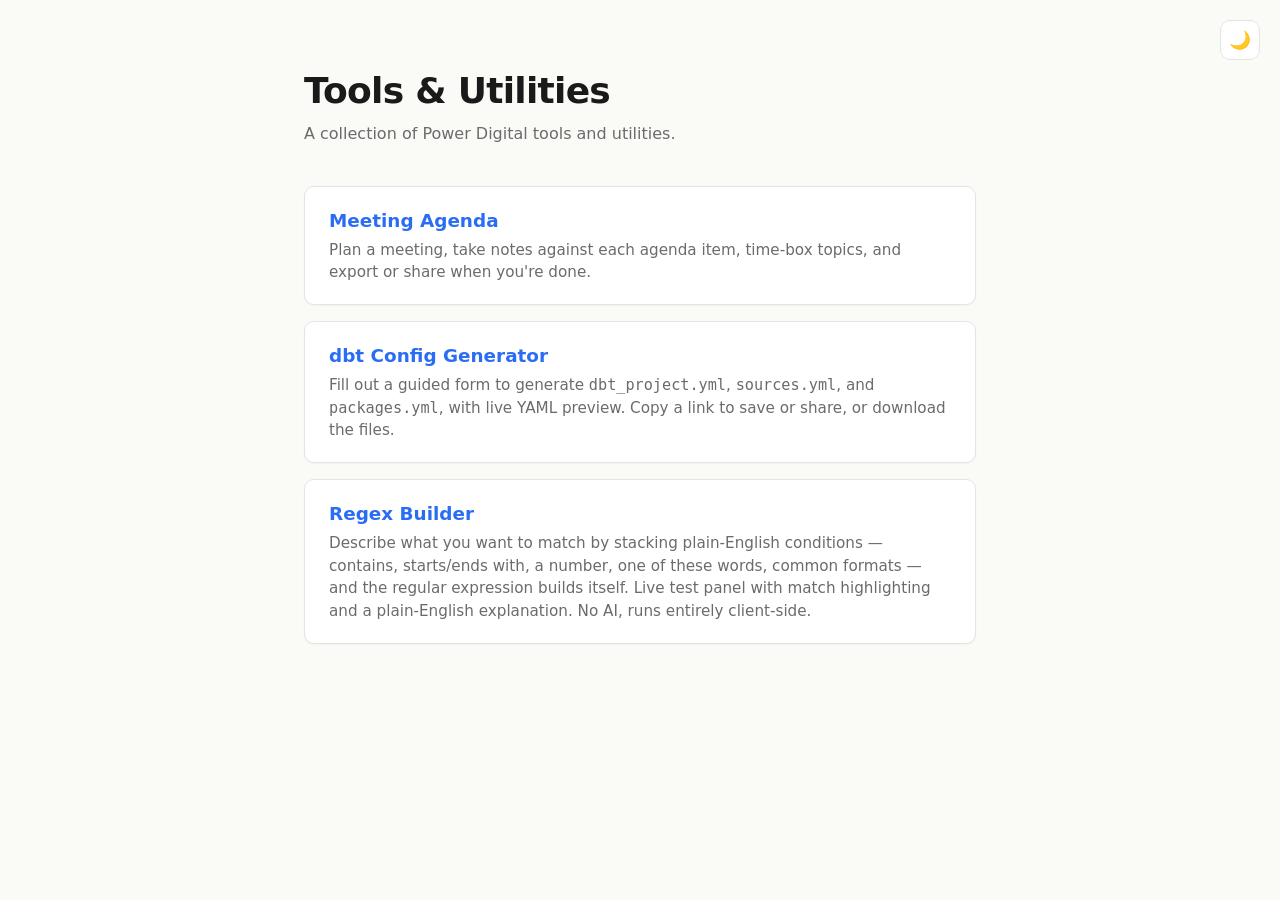
==== index.html @ 3664e795 "Initial commit: web_tools — Power Digital static tools collection Cloned from html_utilities and reb" ====
<!doctype html>
<html lang="en">
  <head>
    <meta charset="utf-8" />
    <meta name="viewport" content="width=device-width, initial-scale=1" />
    <title>Tools & Utilities</title>
    <meta name="description" content="A collection of Power Digital tools and utilities." />

    <meta property="og:title" content="Tools & Utilities" />
    <meta property="og:description" content="A collection of Power Digital tools and utilities." />
    <meta property="og:type" content="website" />
    <meta name="twitter:card" content="summary" />

    <link
      rel="icon"
      href="data:image/svg+xml,<svg xmlns='http://www.w3.org/2000/svg' viewBox='0 0 16 16'><text y='14' font-size='14'>🧰</text></svg>"
    />
    <meta id="theme-color" name="theme-color" content="#fafaf7" />

    <link rel="stylesheet" href="./styles.css" />
    <script>
      // Apply theme before paint to avoid a flash: explicit choice wins,
      // otherwise fall back to the OS preference.
      (function () {
        var saved = localStorage.getItem('web_tools.theme');
        var dark =
          saved === 'dark' ||
          (saved === null &&
            window.matchMedia('(prefers-color-scheme: dark)').matches);
        if (dark) document.documentElement.dataset.theme = 'dark';
      })();
    </script>
  </head>
  <body>
    <button id="theme-toggle" class="theme-toggle" title="Toggle dark mode" aria-label="Toggle dark mode">🌙</button>

    <main>
      <h1>Tools & Utilities</h1>
      <p class="lede">A collection of Power Digital tools and utilities.</p>

      <ul class="projects">
        <li>
          <a href="./meeting-agenda/">
            <h2>Meeting Agenda</h2>
            <p>Plan a meeting, take notes against each agenda item, time-box topics, and export or share when you're done.</p>
          </a>
        </li>
        <li>
          <a href="./dbt-config/">
            <h2>dbt Config Generator</h2>
            <p>Fill out a guided form to generate <code>dbt_project.yml</code>, <code>sources.yml</code>, and <code>packages.yml</code>, with live YAML preview. Copy a link to save or share, or download the files.</p>
          </a>
        </li>
        <li>
          <a href="./regex-builder/">
            <h2>Regex Builder</h2>
            <p>Describe what you want to match by stacking plain-English conditions — contains, starts/ends with, a number, one of these words, common formats — and the regular expression builds itself. Live test panel with match highlighting and a plain-English explanation. No AI, runs entirely client-side.</p>
          </a>
        </li>
      </ul>
    </main>

    <script>
      (function () {
        const root = document.documentElement;
        const toggle = document.getElementById('theme-toggle');
        const themeColor = document.getElementById('theme-color');
        const sync = () => {
          const dark = root.dataset.theme === 'dark';
          toggle.textContent = dark ? '☀' : '🌙';
          toggle.setAttribute('aria-pressed', String(dark));
          themeColor.setAttribute('content', dark ? '#15151a' : '#fafaf7');
        };
        sync();
        toggle.addEventListener('click', () => {
          const dark = root.dataset.theme !== 'dark';
          root.dataset.theme = dark ? 'dark' : '';
          localStorage.setItem('web_tools.theme', dark ? 'dark' : 'light');
          sync();
        });
      })();
    </script>
  </body>
</html>
---- styles.css ----
:root {
  --bg: #fafaf7;
  --surface: #ffffff;
  --surface-alt: #f3f3ee;
  --fg: #1a1a1a;
  --muted: #6b6b6b;
  --border: #e4e4e0;
  --accent: #2a6df4;
  --accent-hover: #1f56cc;
  --accent-soft: #e8f0ff;
  --danger: #d63b3b;
  --success: #2a9d4a;
  --shadow: 0 1px 2px rgba(0, 0, 0, 0.04);
  --radius: 10px;
}

html[data-theme="dark"] {
  --bg: #15151a;
  --surface: #1f1f25;
  --surface-alt: #25252d;
  --fg: #f1f1f4;
  --muted: #9a9aa3;
  --border: #34343c;
  --accent: #6da3ff;
  --accent-hover: #8db8ff;
  --accent-soft: #1d2a44;
  --danger: #ef6b6b;
  --success: #5ec77f;
  --shadow: 0 1px 2px rgba(0, 0, 0, 0.4);
}

* { box-sizing: border-box; }

body {
  margin: 0;
  font-family: -apple-system, BlinkMacSystemFont, "Segoe UI", system-ui, sans-serif;
  background: var(--bg);
  color: var(--fg);
  line-height: 1.5;
}

main {
  max-width: 720px;
  margin: 4rem auto;
  padding: 0 1.5rem;
}

.theme-toggle {
  position: fixed;
  top: 1.25rem;
  right: 1.25rem;
  width: 2.5rem;
  height: 2.5rem;
  display: grid;
  place-items: center;
  font-size: 1.1rem;
  background: var(--surface);
  color: var(--fg);
  border: 1px solid var(--border);
  border-radius: var(--radius);
  cursor: pointer;
  transition: border-color 120ms ease;
}

.theme-toggle:hover {
  border-color: var(--accent);
}

h1 {
  font-size: 2.25rem;
  margin: 0 0 0.25rem;
  letter-spacing: -0.02em;
}

.lede {
  color: var(--muted);
  margin: 0 0 2.5rem;
}

.projects {
  list-style: none;
  padding: 0;
  margin: 0 0 3rem;
  display: grid;
  gap: 1rem;
}

.projects a {
  display: block;
  padding: 1.25rem 1.5rem;
  background: var(--surface);
  border: 1px solid var(--border);
  border-radius: var(--radius);
  color: inherit;
  text-decoration: none;
  transition: border-color 120ms ease, transform 120ms ease;
  box-shadow: var(--shadow);
}

.projects a:hover {
  border-color: var(--accent);
  transform: translateY(-1px);
}

.projects h2 {
  margin: 0 0 0.25rem;
  font-size: 1.15rem;
  color: var(--accent);
}

.projects p {
  margin: 0;
  color: var(--muted);
  font-size: 0.95rem;
}

footer {
  color: var(--muted);
  font-size: 0.85rem;
}
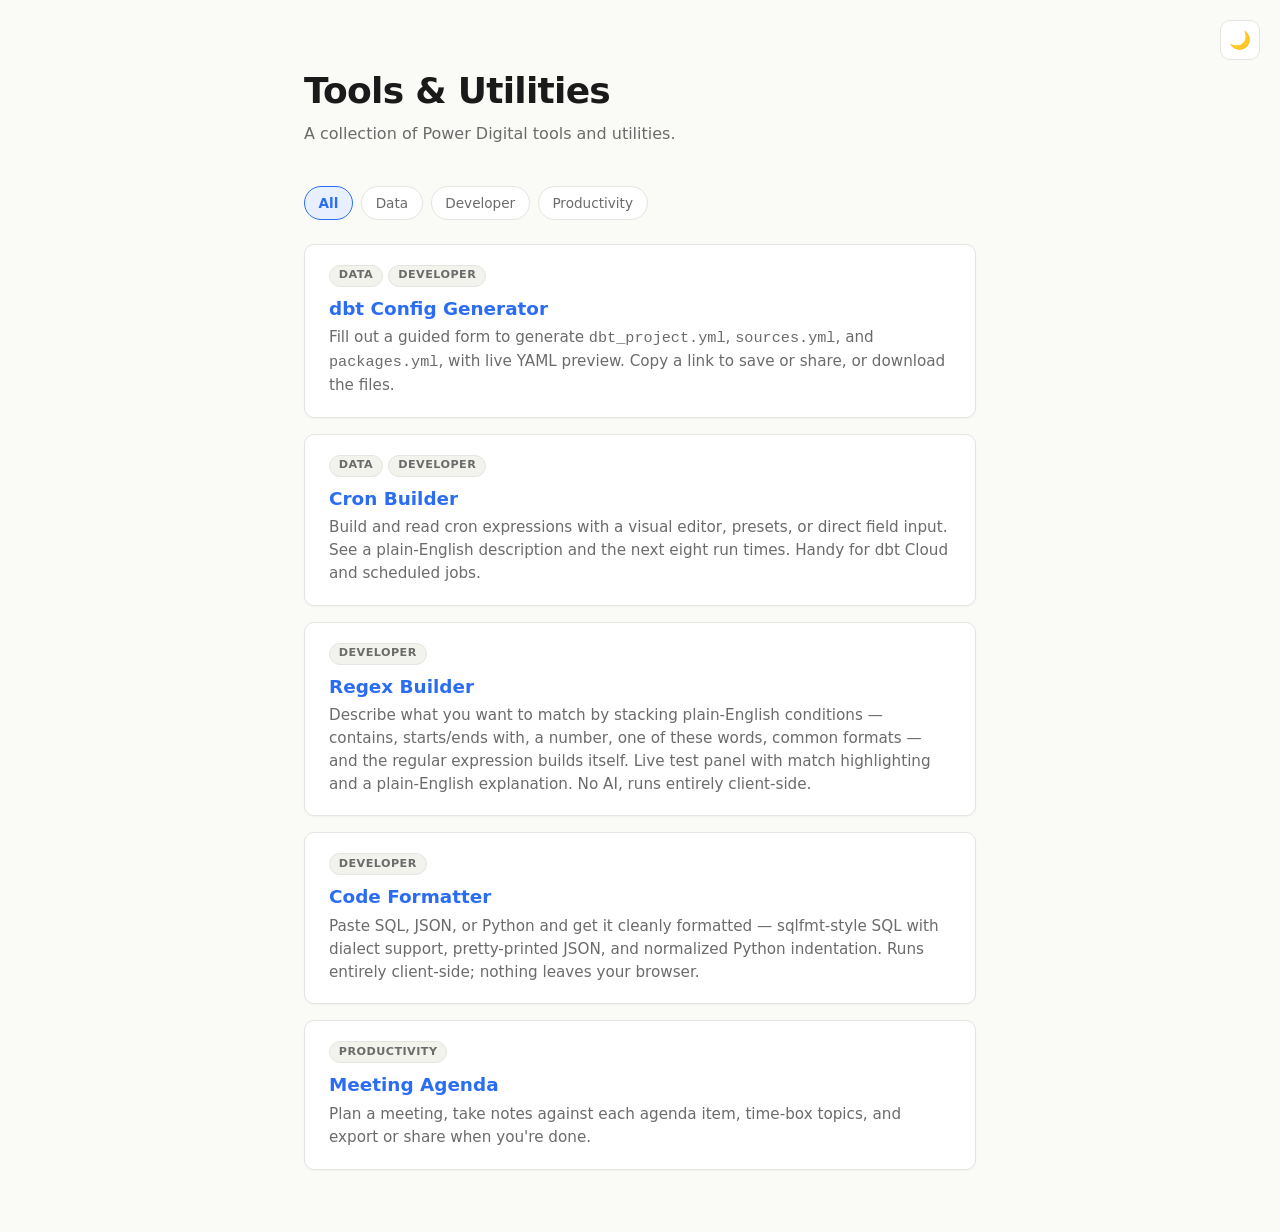
==== commit 2d149e5c: "Add Cron Builder and Code Formatter tools; categorize landing page - cron-builder/: visual/preset/ma" ====
--- a/index.html
+++ b/index.html
@@ -38,26 +38,52 @@
       <h1>Tools & Utilities</h1>
       <p class="lede">A collection of Power Digital tools and utilities.</p>
 
-      <ul class="projects">
-        <li>
+      <div class="filters" id="filters" role="group" aria-label="Filter tools by category">
+        <button class="filter is-active" data-filter="all">All</button>
+        <button class="filter" data-filter="data">Data</button>
+        <button class="filter" data-filter="developer">Developer</button>
+        <button class="filter" data-filter="productivity">Productivity</button>
+      </div>
+
+      <ul class="projects" id="projects">
+        <li data-tags="data developer">
+          <a href="./dbt-config/">
+            <span class="tags"><span class="tag">Data</span><span class="tag">Developer</span></span>
+            <h2>dbt Config Generator</h2>
+            <p>Fill out a guided form to generate <code>dbt_project.yml</code>, <code>sources.yml</code>, and <code>packages.yml</code>, with live YAML preview. Copy a link to save or share, or download the files.</p>
+          </a>
+        </li>
+        <li data-tags="data developer">
+          <a href="./cron-builder/">
+            <span class="tags"><span class="tag">Data</span><span class="tag">Developer</span></span>
+            <h2>Cron Builder</h2>
+            <p>Build and read cron expressions with a visual editor, presets, or direct field input. See a plain-English description and the next eight run times. Handy for dbt Cloud and scheduled jobs.</p>
+          </a>
+        </li>
+        <li data-tags="developer">
+          <a href="./regex-builder/">
+            <span class="tags"><span class="tag">Developer</span></span>
+            <h2>Regex Builder</h2>
+            <p>Describe what you want to match by stacking plain-English conditions — contains, starts/ends with, a number, one of these words, common formats — and the regular expression builds itself. Live test panel with match highlighting and a plain-English explanation. No AI, runs entirely client-side.</p>
+          </a>
+        </li>
+        <li data-tags="developer">
+          <a href="./formatter/">
+            <span class="tags"><span class="tag">Developer</span></span>
+            <h2>Code Formatter</h2>
+            <p>Paste SQL, JSON, or Python and get it cleanly formatted — sqlfmt-style SQL with dialect support, pretty-printed JSON, and normalized Python indentation. Runs entirely client-side; nothing leaves your browser.</p>
+          </a>
+        </li>
+        <li data-tags="productivity">
           <a href="./meeting-agenda/">
+            <span class="tags"><span class="tag">Productivity</span></span>
             <h2>Meeting Agenda</h2>
             <p>Plan a meeting, take notes against each agenda item, time-box topics, and export or share when you're done.</p>
           </a>
         </li>
-        <li>
-          <a href="./dbt-config/">
-            <h2>dbt Config Generator</h2>
-            <p>Fill out a guided form to generate <code>dbt_project.yml</code>, <code>sources.yml</code>, and <code>packages.yml</code>, with live YAML preview. Copy a link to save or share, or download the files.</p>
-          </a>
-        </li>
-        <li>
-          <a href="./regex-builder/">
-            <h2>Regex Builder</h2>
-            <p>Describe what you want to match by stacking plain-English conditions — contains, starts/ends with, a number, one of these words, common formats — and the regular expression builds itself. Live test panel with match highlighting and a plain-English explanation. No AI, runs entirely client-side.</p>
-          </a>
-        </li>
       </ul>
+
+      <p class="no-results" id="no-results" hidden>No tools in this category yet.</p>
     </main>
 
     <script>
@@ -79,6 +105,30 @@
           sync();
         });
       })();
+
+      // Category filter — show only tools tagged with the chosen category.
+      (function () {
+        const filters = document.getElementById('filters');
+        const items = Array.from(document.querySelectorAll('#projects > li'));
+        const noResults = document.getElementById('no-results');
+
+        filters.addEventListener('click', (e) => {
+          const btn = e.target.closest('.filter');
+          if (!btn) return;
+          const active = btn.dataset.filter;
+          filters.querySelectorAll('.filter').forEach((b) =>
+            b.classList.toggle('is-active', b === btn)
+          );
+          let shown = 0;
+          items.forEach((li) => {
+            const tags = (li.dataset.tags || '').split(/\s+/);
+            const match = active === 'all' || tags.includes(active);
+            li.hidden = !match;
+            if (match) shown++;
+          });
+          noResults.hidden = shown > 0;
+        });
+      })();
     </script>
   </body>
 </html>
--- a/styles.css
+++ b/styles.css
@@ -77,12 +77,66 @@
   margin: 0 0 2.5rem;
 }
 
+.filters {
+  display: flex;
+  flex-wrap: wrap;
+  gap: 0.5rem;
+  margin: 0 0 1.5rem;
+}
+
+.filter {
+  font: inherit;
+  font-size: 0.85rem;
+  padding: 0.35rem 0.85rem;
+  border-radius: 999px;
+  border: 1px solid var(--border);
+  background: var(--surface);
+  color: var(--muted);
+  cursor: pointer;
+  transition: border-color 120ms ease, color 120ms ease, background 120ms ease;
+}
+
+.filter:hover { border-color: var(--accent); color: var(--fg); }
+
+.filter.is-active {
+  background: var(--accent-soft);
+  border-color: var(--accent);
+  color: var(--accent);
+  font-weight: 600;
+}
+
 .projects {
   list-style: none;
   padding: 0;
   margin: 0 0 3rem;
   display: grid;
   gap: 1rem;
+}
+
+.projects li[hidden] { display: none; }
+
+.tags {
+  display: flex;
+  flex-wrap: wrap;
+  gap: 0.35rem;
+  margin: 0 0 0.5rem;
+}
+
+.tag {
+  font-size: 0.7rem;
+  font-weight: 600;
+  text-transform: uppercase;
+  letter-spacing: 0.04em;
+  color: var(--muted);
+  background: var(--surface-alt);
+  border: 1px solid var(--border);
+  border-radius: 999px;
+  padding: 0.1rem 0.55rem;
+}
+
+.no-results {
+  color: var(--muted);
+  margin: 0 0 3rem;
 }
 
 .projects a {
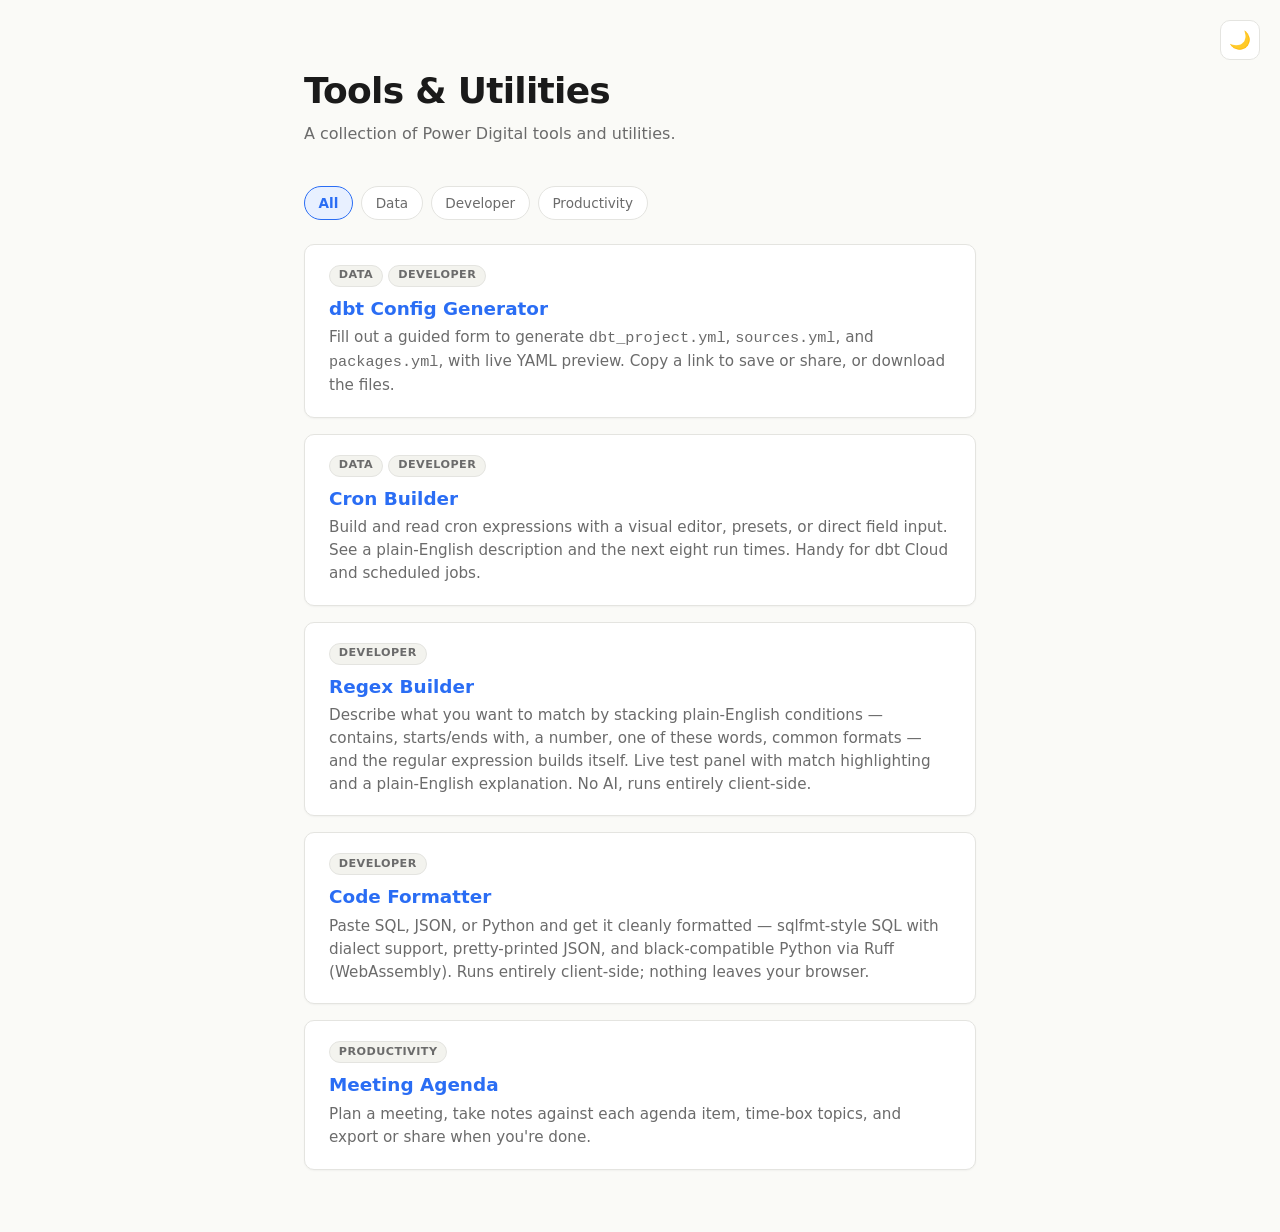
==== commit 12d662f5: "Format Python with Ruff (black-compatible) via WebAssembly The heuristic normalizer only tidied spac" ====
--- a/index.html
+++ b/index.html
@@ -17,7 +17,7 @@
     />
     <meta id="theme-color" name="theme-color" content="#fafaf7" />
 
-    <link rel="stylesheet" href="./styles.css" />
+    <link rel="stylesheet" href="./styles.css?v=2" />
     <script>
       // Apply theme before paint to avoid a flash: explicit choice wins,
       // otherwise fall back to the OS preference.
@@ -71,7 +71,7 @@
           <a href="./formatter/">
             <span class="tags"><span class="tag">Developer</span></span>
             <h2>Code Formatter</h2>
-            <p>Paste SQL, JSON, or Python and get it cleanly formatted — sqlfmt-style SQL with dialect support, pretty-printed JSON, and normalized Python indentation. Runs entirely client-side; nothing leaves your browser.</p>
+            <p>Paste SQL, JSON, or Python and get it cleanly formatted — sqlfmt-style SQL with dialect support, pretty-printed JSON, and black-compatible Python via Ruff (WebAssembly). Runs entirely client-side; nothing leaves your browser.</p>
           </a>
         </li>
         <li data-tags="productivity">
